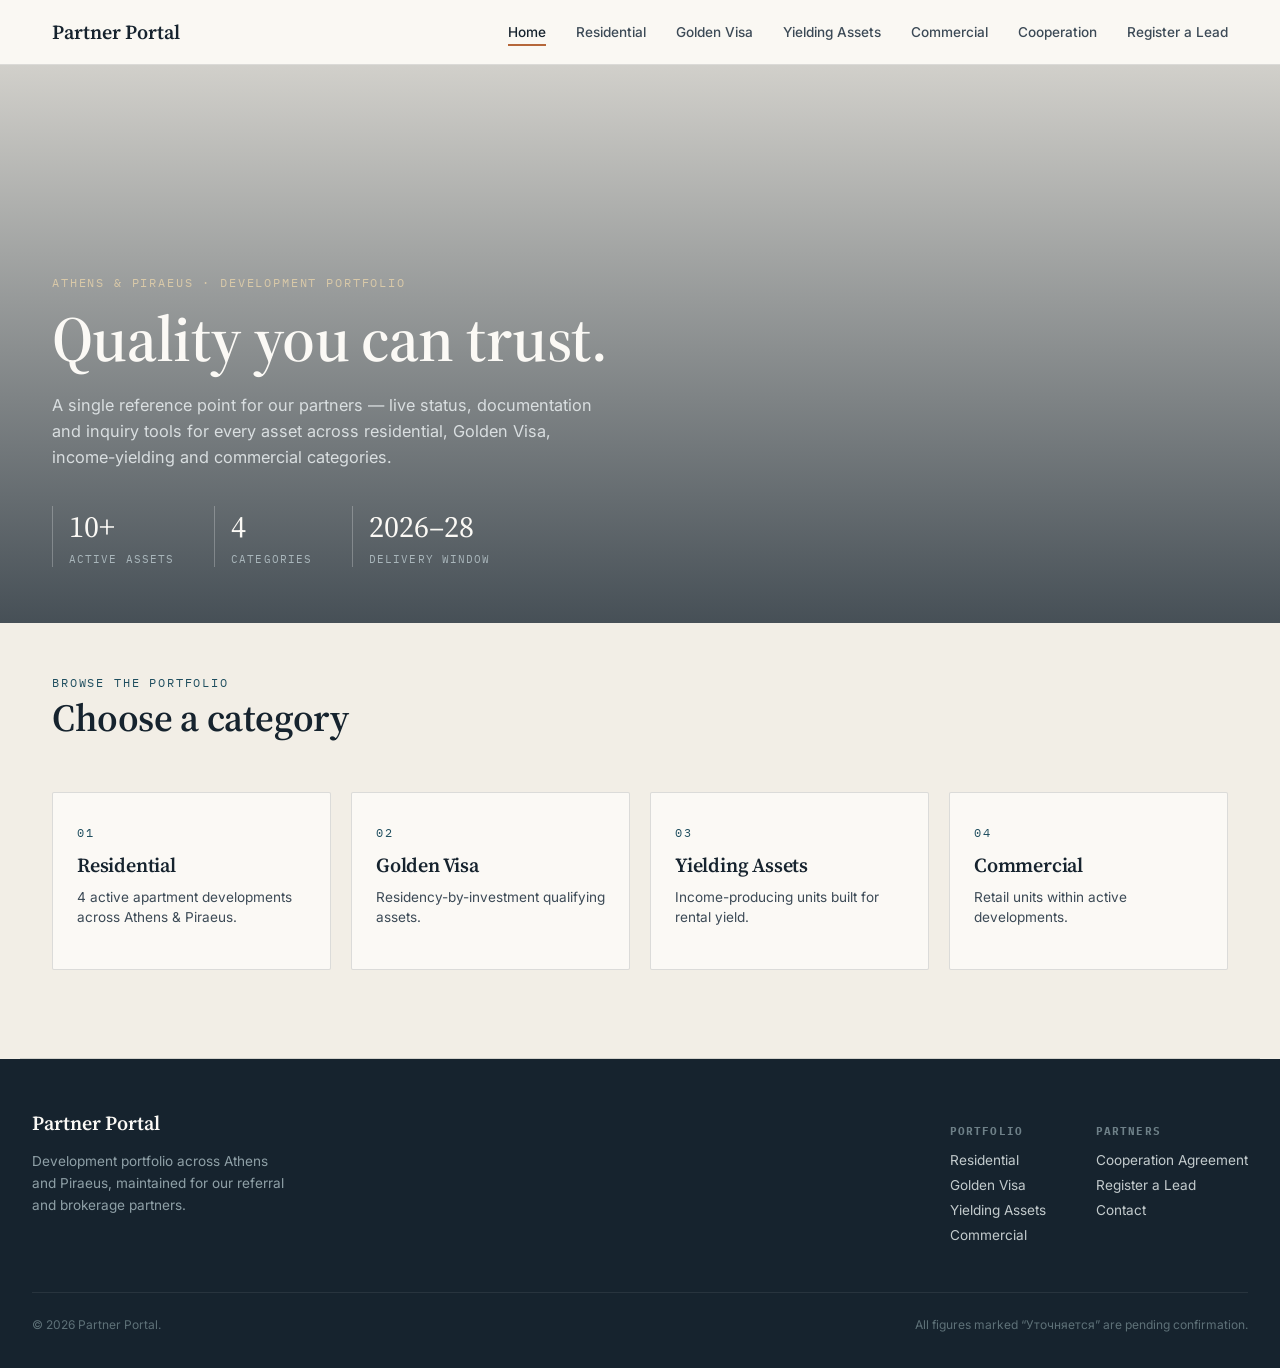
==== index.html @ 5ad4f3f5 "Point homepage hero at local assets/hero.jpg Replace the external zyrosite hero URL with a repo-host" ====
<!DOCTYPE html>
<html lang="en">
<head>
<meta charset="UTF-8">
<meta name="viewport" content="width=device-width, initial-scale=1.0">
<title>Partner Portal — Athens &amp; Piraeus Development Portfolio</title>
<meta name="description" content="A single reference point for our partners — live status, documentation and inquiry tools for every asset across residential, Golden Visa, income-yielding and commercial categories.">
<link rel="preconnect" href="https://fonts.googleapis.com">
<link rel="preconnect" href="https://fonts.gstatic.com" crossorigin>
<link href="https://fonts.googleapis.com/css2?family=IBM+Plex+Mono:wght@400;500&family=Inter:wght@400;500;600&family=Source+Serif+Pro:wght@400;600&display=swap" rel="stylesheet">
<link rel="stylesheet" href="styles.css">
</head>
<body>

<!-- HEADER -->
<header class="topbar">
  <div class="topbar-inner">
    <div class="brand">Partner Portal</div>
    <button class="nav-toggle" aria-label="Toggle menu" onclick="document.querySelector('.main-nav').classList.toggle('open')">
      <span></span><span></span><span></span>
    </button>
    <nav class="main-nav">
      <a href="index.html" class="active">Home</a>
      <a href="residential.html">Residential</a>
      <a href="golden-visa.html">Golden Visa</a>
      <a href="yielding-assets.html">Yielding Assets</a>
      <a href="commercial.html">Commercial</a>
      <a href="cooperation.html">Cooperation</a>
      <a href="register-a-lead.html">Register a Lead</a>
    </nav>
  </div>
</header>

<section class="hero" style="position:relative; min-height:62vh; display:flex; align-items:flex-end;
  background:linear-gradient(180deg, rgba(22,35,46,0.15) 0%, rgba(22,35,46,0.78) 100%),
  url('assets/hero.jpg') center/cover no-repeat;">
  <div style="max-width:1240px; margin:0 auto; width:100%; padding:80px 32px 56px; color:var(--paper);">
    <span class="eyebrow" style="color:#D9C9A8;">Athens &amp; Piraeus · Development Portfolio</span>
    <h1 style="font-size:clamp(2.4rem, 5vw, 4.2rem); color:var(--paper); margin-top:14px; max-width:780px; line-height:1.05;">Quality you can trust.</h1>
    <p style="max-width:560px; margin:20px 0 0; font-size:1.02rem; color:#D9DEE0; line-height:1.6;">A single reference point for our partners — live status, documentation and inquiry tools for every asset across residential, Golden Visa, income-yielding and commercial categories.</p>
    <div style="display:flex; gap:40px; margin-top:36px; flex-wrap:wrap;">
      <div style="border-left:1px solid rgba(255,255,255,0.25); padding-left:16px;">
        <span style="font-family:var(--serif); font-size:1.9rem; color:var(--paper); display:block;">10+</span>
        <span style="font-family:var(--mono); font-size:0.68rem; letter-spacing:0.1em; text-transform:uppercase; color:#A9B6BB;">Active assets</span>
      </div>
      <div style="border-left:1px solid rgba(255,255,255,0.25); padding-left:16px;">
        <span style="font-family:var(--serif); font-size:1.9rem; color:var(--paper); display:block;">4</span>
        <span style="font-family:var(--mono); font-size:0.68rem; letter-spacing:0.1em; text-transform:uppercase; color:#A9B6BB;">Categories</span>
      </div>
      <div style="border-left:1px solid rgba(255,255,255,0.25); padding-left:16px;">
        <span style="font-family:var(--serif); font-size:1.9rem; color:var(--paper); display:block;">2026–28</span>
        <span style="font-family:var(--mono); font-size:0.68rem; letter-spacing:0.1em; text-transform:uppercase; color:#A9B6BB;">Delivery window</span>
      </div>
    </div>
  </div>
</section>

<!-- CATEGORY LINK CARDS -->
<section class="cat" style="border-bottom:1px solid var(--line);">
  <div class="cat-head">
    <div>
      <span class="eyebrow">Browse the Portfolio</span>
      <h2>Choose a category</h2>
    </div>
  </div>
  <div style="display:grid; grid-template-columns:repeat(4,1fr); gap:20px;">
    <a href="residential.html" style="display:block; background:var(--paper); border:1px solid var(--line); padding:28px 24px; border-radius:2px; transition:border-color .2s ease;">
      <span class="eyebrow">01</span>
      <h3 style="font-size:1.25rem; margin-top:10px;">Residential</h3>
      <p style="color:var(--ink-soft); font-size:0.85rem; margin-top:8px; line-height:1.5;">4 active apartment developments across Athens &amp; Piraeus.</p>
    </a>
    <a href="golden-visa.html" style="display:block; background:var(--paper); border:1px solid var(--line); padding:28px 24px; border-radius:2px;">
      <span class="eyebrow">02</span>
      <h3 style="font-size:1.25rem; margin-top:10px;">Golden Visa</h3>
      <p style="color:var(--ink-soft); font-size:0.85rem; margin-top:8px; line-height:1.5;">Residency-by-investment qualifying assets.</p>
    </a>
    <a href="yielding-assets.html" style="display:block; background:var(--paper); border:1px solid var(--line); padding:28px 24px; border-radius:2px;">
      <span class="eyebrow">03</span>
      <h3 style="font-size:1.25rem; margin-top:10px;">Yielding Assets</h3>
      <p style="color:var(--ink-soft); font-size:0.85rem; margin-top:8px; line-height:1.5;">Income-producing units built for rental yield.</p>
    </a>
    <a href="commercial.html" style="display:block; background:var(--paper); border:1px solid var(--line); padding:28px 24px; border-radius:2px;">
      <span class="eyebrow">04</span>
      <h3 style="font-size:1.25rem; margin-top:10px;">Commercial</h3>
      <p style="color:var(--ink-soft); font-size:0.85rem; margin-top:8px; line-height:1.5;">Retail units within active developments.</p>
    </a>
  </div>
</section>

<!-- FOOTER -->
<footer>
  <div class="footer-inner">
    <div>
      <div class="brand">Partner Portal</div>
      <p style="max-width:260px;font-size:0.85rem;line-height:1.6;margin-top:14px;color:#8FA0A7;">Development portfolio across Athens and Piraeus, maintained for our referral and brokerage partners.</p>
    </div>
    <div class="cols">
      <div class="col">
        <h4>Portfolio</h4>
        <a href="residential.html">Residential</a>
        <a href="golden-visa.html">Golden Visa</a>
        <a href="yielding-assets.html">Yielding Assets</a>
        <a href="commercial.html">Commercial</a>
      </div>
      <div class="col">
        <h4>Partners</h4>
        <a href="cooperation.html">Cooperation Agreement</a>
        <a href="register-a-lead.html">Register a Lead</a>
        <a href="mailto:info@dkg-development.com">Contact</a>
      </div>
    </div>
  </div>
  <div class="footer-bottom">
    <span>© 2026 Partner Portal.</span>
    <span>All figures marked “Уточняется” are pending confirmation.</span>
  </div>
</footer>

<script>
  document.querySelectorAll('.main-nav a').forEach(function(a){
    a.addEventListener('click', function(){ document.querySelector('.main-nav').classList.remove('open'); });
  });
</script>

</body>
</html>
---- styles.css ----
:root{
  --stone:#F2EEE6;
  --stone-deep:#E7E0D2;
  --ink:#16232E;
  --ink-soft:#3C4A56;
  --marina:#1F4E5F;
  --terracotta:#B5673A;
  --gold:#9C7A3D;
  --line:rgba(22,35,46,0.14);
  --paper:#FBF9F5;
  --serif:'Source Serif Pro', 'Iowan Old Style', 'Palatino Linotype', Georgia, serif;
  --sans:'Inter', -apple-system, 'Segoe UI', sans-serif;
  --mono:'IBM Plex Mono', 'SF Mono', monospace;
}

*{box-sizing:border-box;}
html{scroll-behavior:smooth;}
body{
  margin:0;
  background:var(--stone);
  color:var(--ink);
  font-family:var(--sans);
  -webkit-font-smoothing:antialiased;
}
img{max-width:100%;display:block;}
a{color:inherit;text-decoration:none;}

@media (prefers-reduced-motion: reduce){
  *{animation-duration:0.01ms !important; transition-duration:0.01ms !important;}
}

h1,h2,h3{font-family:var(--serif); margin:0; font-weight:600; letter-spacing:-0.01em;}
.eyebrow{
  font-family:var(--mono);
  font-size:0.72rem;
  letter-spacing:0.16em;
  text-transform:uppercase;
  color:var(--marina);
}

/* ---------- Top bar (same on every page; "active" class marks current page) ---------- */
.topbar{
  position:sticky; top:0; z-index:50;
  background:rgba(251,249,245,0.92);
  backdrop-filter:blur(8px);
  border-bottom:1px solid var(--line);
}
.topbar-inner{
  max-width:1240px; margin:0 auto;
  display:flex; align-items:center; justify-content:space-between;
  padding:18px 32px;
}
.brand{
  display:flex; align-items:baseline; gap:10px;
  font-family:var(--serif); font-size:1.25rem; font-weight:600;
}
.brand small{
  font-family:var(--mono); font-size:0.62rem; letter-spacing:0.14em;
  color:var(--ink-soft); text-transform:uppercase; font-weight:500;
}
nav.main-nav{display:flex; gap:30px; align-items:center;}
nav.main-nav a{
  font-size:0.85rem; font-weight:500; color:var(--ink-soft);
  position:relative; padding:4px 0;
  transition:color .2s ease;
}
nav.main-nav a:hover, nav.main-nav a.active{color:var(--ink);}
nav.main-nav a.active::after{
  content:''; position:absolute; left:0; bottom:-2px; width:100%; height:2px; background:var(--terracotta);
}
.nav-toggle{display:none; background:none; border:none; cursor:pointer; padding:6px;}
.nav-toggle span{display:block; width:22px; height:2px; background:var(--ink); margin:5px 0;}

/* ---------- Generic page header (used on every section page) ---------- */
.page-hero{
  max-width:1240px; margin:0 auto; padding:64px 32px 0;
}
.page-hero .desc{max-width:560px; color:var(--ink-soft); font-size:0.98rem; line-height:1.65; margin-top:14px;}

/* ---------- Section shell ---------- */
section.cat{
  max-width:1240px; margin:0 auto; padding:48px 32px 88px;
}
.cat-head{
  display:flex; justify-content:space-between; align-items:flex-end; gap:24px;
  margin-bottom:48px; flex-wrap:wrap;
}
.cat-head h2{font-size:clamp(1.8rem, 3vw, 2.6rem);}
.cat-head .desc{max-width:480px; color:var(--ink-soft); font-size:0.95rem; line-height:1.6; margin-top:10px;}
.cat-tag{
  font-family:var(--mono); font-size:0.7rem; letter-spacing:0.12em; text-transform:uppercase;
  border:1px solid var(--line); padding:8px 14px; border-radius:2px; color:var(--ink-soft); white-space:nowrap;
}

/* ---------- Asset cards ---------- */
.asset-grid{display:flex; flex-direction:column; gap:28px;}
.asset-card{
  display:grid; grid-template-columns:340px 1fr; gap:0;
  background:var(--paper);
  border:1px solid var(--line);
  overflow:hidden;
  position:relative;
}
.asset-media{position:relative; min-height:280px; background:var(--stone-deep);}
.asset-media img{width:100%; height:100%; object-fit:cover; position:absolute; inset:0;}
.status-pill{
  position:absolute; top:16px; left:16px; z-index:2;
  font-family:var(--mono); font-size:0.65rem; letter-spacing:0.1em; text-transform:uppercase;
  padding:6px 11px; border-radius:2px; color:var(--paper);
}
.status-delivered{background:#3F6B4E;}
.status-progress{background:var(--marina);}
.status-offplan{background:var(--terracotta);}

.asset-body{padding:32px 36px; display:flex; flex-direction:column; gap:18px;}
.asset-top{display:flex; justify-content:space-between; align-items:flex-start; gap:18px; flex-wrap:wrap;}
.asset-title h3{font-size:1.5rem;}
.asset-title .subtype{font-family:var(--mono); font-size:0.72rem; letter-spacing:0.08em; text-transform:uppercase; color:var(--gold); margin-top:4px; display:block;}
.asset-delivery{text-align:right; font-family:var(--mono); font-size:0.72rem; color:var(--ink-soft); letter-spacing:0.04em;}
.asset-delivery .d-label{display:block; font-size:0.62rem; letter-spacing:0.12em; text-transform:uppercase; color:#9AA5AA;}

.asset-meta{
  display:grid; grid-template-columns:repeat(4, 1fr); gap:18px;
  padding:16px 0; border-top:1px dashed var(--line); border-bottom:1px dashed var(--line);
}
.meta-item .v{font-family:var(--serif); font-size:1.05rem; color:var(--ink);}
.meta-item .k{font-family:var(--mono); font-size:0.62rem; letter-spacing:0.1em; text-transform:uppercase; color:#9AA5AA; display:block; margin-bottom:4px;}
.meta-item .v.pending{color:#B0A287; font-family:var(--sans); font-style:italic; font-size:0.92rem;}

.asset-desc{font-size:0.92rem; line-height:1.65; color:var(--ink-soft);}
.asset-desc.pending{font-style:italic; color:#A89A7E;}

.doc-links{display:flex; gap:10px; flex-wrap:wrap;}
.doc-links a, .doc-links span{
  font-size:0.78rem; font-weight:500; padding:8px 14px;
  border:1px solid var(--line); border-radius:2px; color:var(--ink-soft);
  transition:all .18s ease; display:inline-flex; align-items:center; gap:6px;
}
.doc-links a:hover{border-color:var(--marina); color:var(--marina); background:rgba(31,78,95,0.05);}
.doc-links span.disabled{color:#C2C2C2; cursor:default;}
.doc-links a::after{content:'↗'; font-size:0.7em;}

.asset-actions{display:flex; gap:12px; margin-top:6px;}
.btn-inquire{
  background:var(--ink); color:var(--paper); font-size:0.82rem; font-weight:600;
  padding:11px 22px; border:none; border-radius:2px; cursor:pointer;
  transition:background .2s ease;
}
.btn-inquire:hover{background:var(--marina);}

/* ---------- Cooperation page ---------- */
.agreement{
  max-width:1240px; margin:0 auto; padding:90px 32px;
  display:grid; grid-template-columns:1.1fr 0.9fr; gap:60px; align-items:center;
}
.agreement h2{font-size:clamp(1.8rem,3vw,2.4rem); margin-bottom:18px;}
.agreement p{color:var(--ink-soft); line-height:1.7; font-size:0.98rem; margin-bottom:24px;}
.agreement ul{padding:0; margin:0 0 28px; list-style:none; display:flex; flex-direction:column; gap:12px;}
.agreement li{display:flex; gap:12px; font-size:0.92rem; color:var(--ink-soft); align-items:flex-start;}
.agreement li::before{content:'—'; color:var(--terracotta); flex-shrink:0;}
.agreement-card{
  background:var(--ink); color:var(--paper); padding:44px 38px; border-radius:2px;
}
.agreement-card .eyebrow{color:#9FB7BE;}
.agreement-card h3{color:var(--paper); font-size:1.5rem; margin-top:12px;}
.agreement-card p{color:#C3CBCD; font-size:0.88rem; line-height:1.6; margin:16px 0 26px;}
.btn-light{
  display:inline-block; background:var(--paper); color:var(--ink); font-weight:600; font-size:0.85rem;
  padding:13px 26px; border-radius:2px;
}

/* ---------- Registration procedure block (Register a Lead page) ---------- */
.procedure{
  max-width:880px; margin:0 auto; padding:64px 32px 20px;
}
.procedure .eyebrow{margin-bottom:10px;}
.procedure h2{font-size:clamp(1.7rem,3vw,2.2rem); margin-bottom:18px;}
.procedure p{color:var(--ink-soft); font-size:0.98rem; line-height:1.7; margin-bottom:20px;}
.procedure h3{font-size:1.1rem; margin:32px 0 16px; color:var(--ink);}
.procedure ol{padding-left:0; margin:0 0 28px; list-style:none; counter-reset:steps;}
.procedure ol li{
  counter-increment:steps; position:relative; padding-left:40px; margin-bottom:16px;
  font-size:0.95rem; color:var(--ink-soft); line-height:1.6;
}
.procedure ol li::before{
  content:counter(steps); position:absolute; left:0; top:0;
  width:26px; height:26px; border-radius:50%; background:var(--marina); color:var(--paper);
  font-family:var(--mono); font-size:0.78rem; display:flex; align-items:center; justify-content:center;
}
.format-card{
  background:var(--paper); border:1px solid var(--line); border-left:4px solid var(--terracotta);
  padding:24px 28px; border-radius:2px; margin:28px 0 36px;
}
.format-card .fc-label{font-family:var(--mono); font-size:0.65rem; letter-spacing:0.1em; text-transform:uppercase; color:var(--marina); margin-bottom:14px; display:block;}
.format-card p{margin:0 0 8px; font-size:0.92rem; color:var(--ink);}
.format-card p strong{color:var(--ink);}
.procedure-note{
  font-size:0.84rem; color:#A89A7E; font-style:italic; line-height:1.6; margin-top:8px;
}
.signature{
  margin-top:36px; padding-top:24px; border-top:1px dashed var(--line);
  font-size:0.92rem; color:var(--ink-soft); line-height:1.7;
}
.signature .sig-name{font-family:var(--serif); font-size:1.1rem; color:var(--ink); margin-top:4px;}
.signature a{color:var(--marina); font-weight:500;}

/* ---------- Lead registration form ---------- */
.lead-form-section{max-width:680px; margin:0 auto; padding:0 32px 90px;}
.lead-form{background:var(--paper); border:1px solid var(--line); padding:38px; border-radius:3px;}
.lead-form label{display:block; font-family:var(--mono); font-size:0.68rem; letter-spacing:0.08em; text-transform:uppercase; color:var(--ink-soft); margin-bottom:6px; margin-top:18px;}
.lead-form label:first-child{margin-top:0;}
.lead-form input, .lead-form select, .lead-form textarea{
  width:100%; padding:12px 14px; border:1px solid var(--line); border-radius:2px; font-family:var(--sans); font-size:0.95rem; background:#fff;
}
.lead-form textarea{min-height:90px; resize:vertical;}
.lead-form .btn-send{
  background:var(--ink); color:var(--paper); border:none; padding:14px 28px; border-radius:2px;
  font-weight:600; font-size:0.9rem; cursor:pointer; margin-top:26px; width:100%;
}
.lead-form .btn-send:hover{background:var(--marina);}
.lead-form-note{font-size:0.78rem; color:#A89A7E; margin-top:14px; line-height:1.5; text-align:center;}

/* ---------- Inquiry modal (used on category pages) ---------- */
.inquiry-wrap{
  position:fixed; inset:0; background:rgba(22,35,46,0.55); z-index:100;
  display:none; align-items:center; justify-content:center; padding:24px;
}
.inquiry-wrap.open{display:flex;}
.inquiry-box{
  background:var(--paper); width:100%; max-width:480px; padding:38px; border-radius:3px;
  max-height:90vh; overflow-y:auto;
}
.inquiry-box h3{font-size:1.3rem; margin-bottom:6px;}
.inquiry-box .sub{font-size:0.85rem; color:var(--ink-soft); margin-bottom:24px;}
.inquiry-box label{display:block; font-family:var(--mono); font-size:0.68rem; letter-spacing:0.08em; text-transform:uppercase; color:var(--ink-soft); margin-bottom:6px; margin-top:16px;}
.inquiry-box input, .inquiry-box select, .inquiry-box textarea{
  width:100%; padding:11px 12px; border:1px solid var(--line); border-radius:2px; font-family:var(--sans); font-size:0.92rem; background:#fff;
}
.inquiry-box textarea{min-height:80px; resize:vertical;}
.inquiry-actions{display:flex; gap:10px; margin-top:26px;}
.btn-send{background:var(--ink); color:var(--paper); border:none; padding:12px 22px; border-radius:2px; font-weight:600; font-size:0.85rem; cursor:pointer;}
.btn-send:hover{background:var(--marina);}
.btn-cancel{background:none; border:1px solid var(--line); padding:12px 22px; border-radius:2px; font-weight:600; font-size:0.85rem; cursor:pointer; color:var(--ink-soft);}
.note-pending{font-size:0.74rem; color:#A89A7E; margin-top:18px; line-height:1.5;}

footer{
  background:var(--ink); color:#9FB0B8; padding:50px 32px 36px;
}
.footer-inner{max-width:1240px; margin:0 auto; display:flex; justify-content:space-between; flex-wrap:wrap; gap:30px;}
footer .brand{color:var(--paper);}
footer .cols{display:flex; gap:50px; flex-wrap:wrap;}
footer .col h4{font-family:var(--mono); font-size:0.68rem; letter-spacing:0.1em; text-transform:uppercase; color:#6E8088; margin-bottom:14px;}
footer .col a{display:block; font-size:0.85rem; margin-bottom:9px; color:#C3CBCD;}
footer .col a:hover{color:var(--paper);}
.footer-bottom{
  max-width:1240px; margin:40px auto 0; padding-top:24px; border-top:1px solid rgba(255,255,255,0.08);
  font-size:0.75rem; color:#5E7178; display:flex; justify-content:space-between; flex-wrap:wrap; gap:10px;
}

/* ---------- Responsive ---------- */
@media (max-width:900px){
  .asset-card{grid-template-columns:1fr;}
  .asset-media{min-height:220px;}
  .asset-meta{grid-template-columns:repeat(2,1fr);}
  .agreement{grid-template-columns:1fr;}
}
@media (max-width:720px){
  nav.main-nav{
    position:absolute; top:100%; left:0; right:0; background:var(--paper);
    flex-direction:column; align-items:flex-start; padding:18px 24px; gap:16px;
    border-bottom:1px solid var(--line); display:none;
  }
  nav.main-nav.open{display:flex;}
  .nav-toggle{display:block;}
  .topbar-inner{padding:16px 20px;}
  .page-hero{padding:48px 20px 0;}
  section.cat{padding:36px 20px 60px;}
  .agreement{padding:60px 20px;}
  .procedure{padding:48px 20px 10px;}
  .lead-form-section{padding:0 20px 60px;}
}
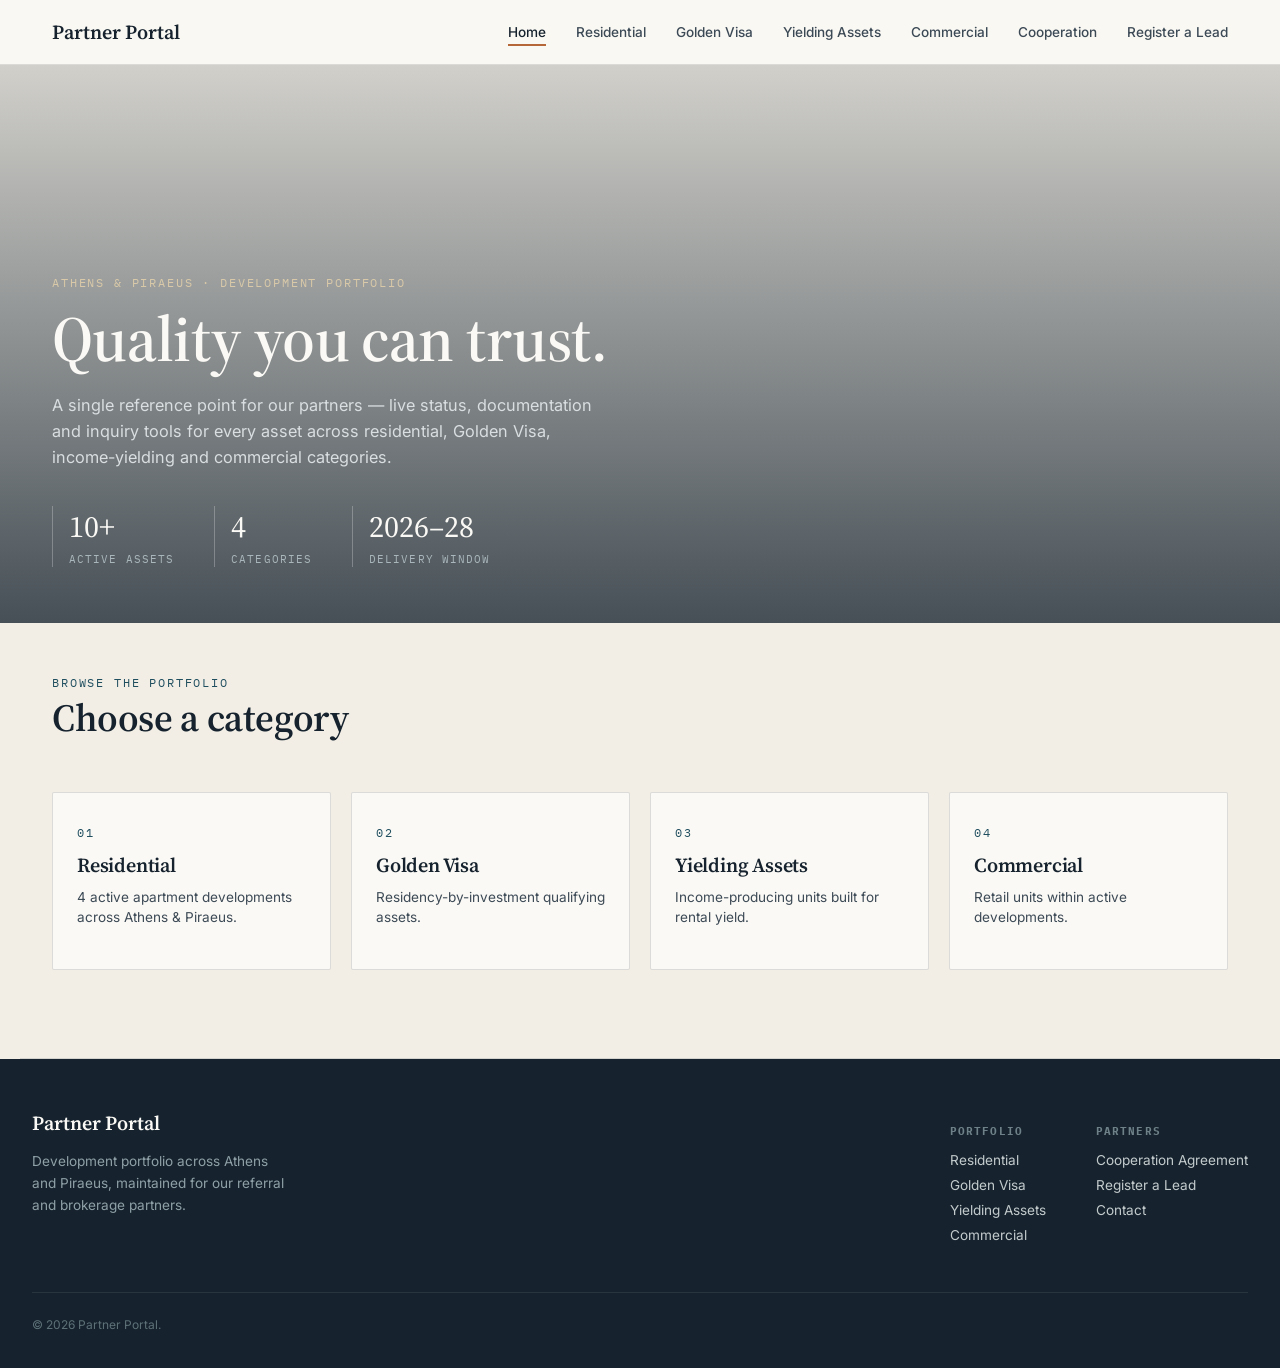
==== commit 657b1331: "Remove 'Уточняется pending confirmation' note from page footers" ====
--- a/index.html
+++ b/index.html
@@ -8,7 +8,7 @@
 <link rel="preconnect" href="https://fonts.googleapis.com">
 <link rel="preconnect" href="https://fonts.gstatic.com" crossorigin>
 <link href="https://fonts.googleapis.com/css2?family=IBM+Plex+Mono:wght@400;500&family=Inter:wght@400;500;600&family=Source+Serif+Pro:wght@400;600&display=swap" rel="stylesheet">
-<link rel="stylesheet" href="styles.css">
+<link rel="stylesheet" href="styles.css?v=2">
 </head>
 <body>
 
@@ -112,7 +112,6 @@
   </div>
   <div class="footer-bottom">
     <span>© 2026 Partner Portal.</span>
-    <span>All figures marked “Уточняется” are pending confirmation.</span>
   </div>
 </footer>
 
--- a/styles.css
+++ b/styles.css
@@ -126,6 +126,8 @@
 .meta-item .v{font-family:var(--serif); font-size:1.05rem; color:var(--ink);}
 .meta-item .k{font-family:var(--mono); font-size:0.62rem; letter-spacing:0.1em; text-transform:uppercase; color:#9AA5AA; display:block; margin-bottom:4px;}
 .meta-item .v.pending{color:#B0A287; font-family:var(--sans); font-style:italic; font-size:0.92rem;}
+.meta-item .v a{color:var(--marina); text-decoration:underline; text-underline-offset:2px; transition:color .18s ease;}
+.meta-item .v a:hover{color:var(--terracotta);}
 
 .asset-desc{font-size:0.92rem; line-height:1.65; color:var(--ink-soft);}
 .asset-desc.pending{font-style:italic; color:#A89A7E;}
@@ -168,6 +170,20 @@
   display:inline-block; background:var(--paper); color:var(--ink); font-weight:600; font-size:0.85rem;
   padding:13px 26px; border-radius:2px;
 }
+.region-links{display:flex; flex-direction:column; gap:14px; margin:26px 0 22px;}
+.region-link{
+  display:flex; align-items:center; justify-content:space-between; gap:16px;
+  background:var(--paper); border-radius:3px; padding:16px 20px;
+  transition:transform .15s ease, box-shadow .15s ease;
+}
+.region-link:hover{transform:translateY(-1px); box-shadow:0 8px 20px rgba(0,0,0,0.22);}
+.region-link .rl-label{
+  display:block; font-family:var(--mono); font-size:0.62rem; letter-spacing:0.14em;
+  text-transform:uppercase; color:var(--marina); margin-bottom:4px;
+}
+.region-link .rl-title{font-family:var(--serif); font-size:1.1rem; font-weight:600; color:var(--ink);}
+.region-link .rl-arrow{color:var(--terracotta); font-size:1.1rem; flex-shrink:0;}
+.agreement-card .region-note{color:#C3CBCD; font-size:0.86rem; line-height:1.6; margin:0;}
 
 /* ---------- Registration procedure block (Register a Lead page) ---------- */
 .procedure{
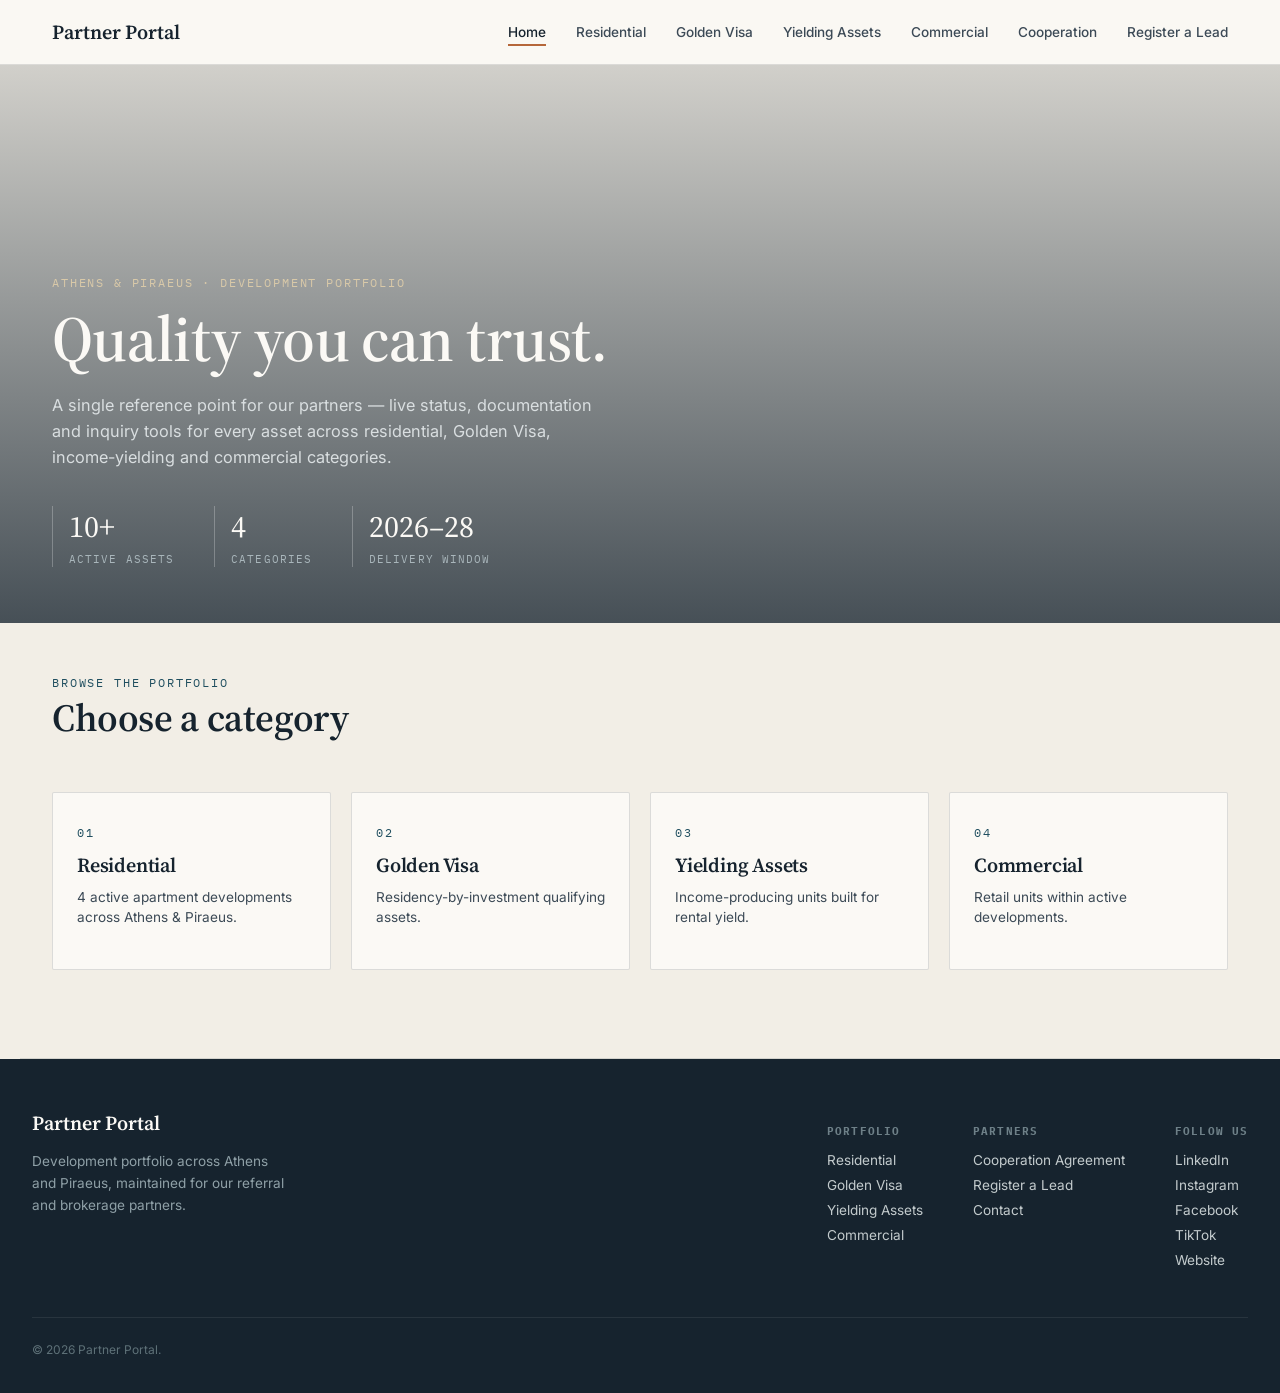
==== commit a39c5306: "Add social media links to the footer on every page New 'Follow us' footer column with LinkedIn, Inst" ====
--- a/index.html
+++ b/index.html
@@ -108,6 +108,14 @@
         <a href="register-a-lead.html">Register a Lead</a>
         <a href="mailto:info@dkg-development.com">Contact</a>
       </div>
+      <div class="col">
+        <h4>Follow us</h4>
+        <a href="https://www.linkedin.com/company/dkgdevelopment" target="_blank" rel="noopener">LinkedIn</a>
+        <a href="https://www.instagram.com/dkgdevelopment/" target="_blank" rel="noopener">Instagram</a>
+        <a href="https://www.facebook.com/DKGDevelopment" target="_blank" rel="noopener">Facebook</a>
+        <a href="https://www.tiktok.com/@dkg_development" target="_blank" rel="noopener">TikTok</a>
+        <a href="https://dkg-development.com/about" target="_blank" rel="noopener">Website</a>
+      </div>
     </div>
   </div>
   <div class="footer-bottom">
@@ -121,5 +129,8 @@
   });
 </script>
 
+<!-- Start of HubSpot Embed Code -->
+<script type="text/javascript" id="hs-script-loader" async defer src="//js.hs-scripts.com/48125838.js"></script>
+<!-- End of HubSpot Embed Code -->
 </body>
 </html>
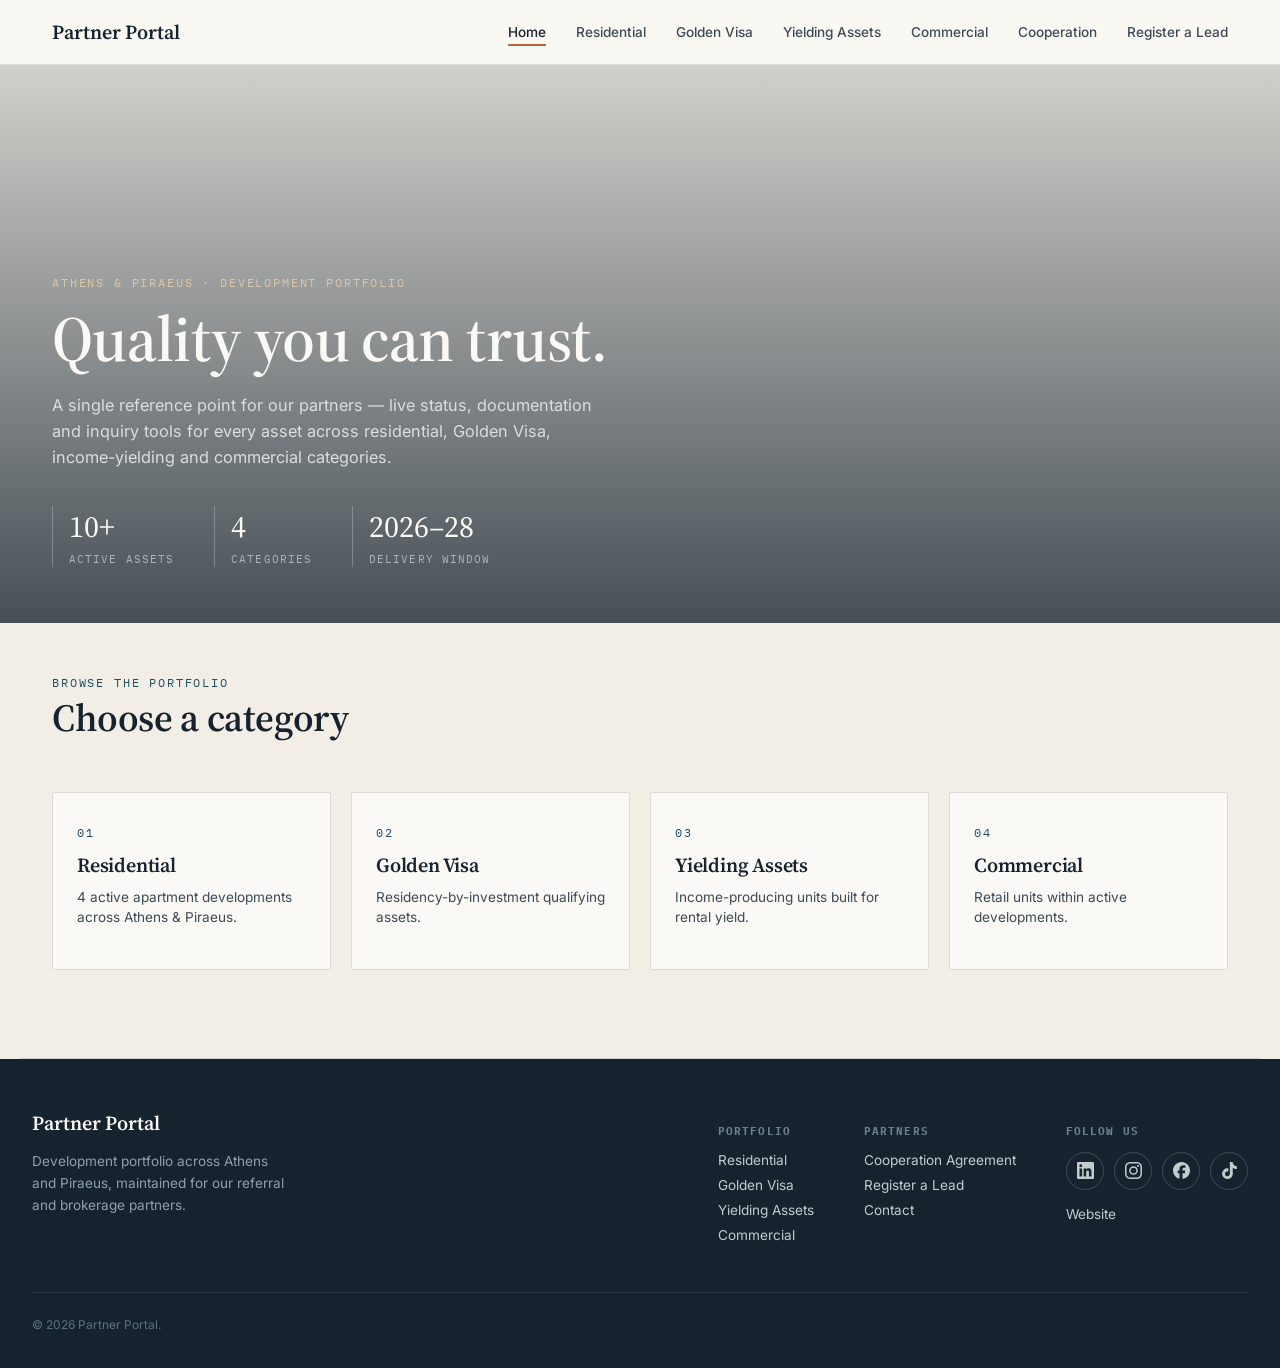
==== commit 0a5c6876: "Use brand logo icons for the footer social links Replace the text links with round icon buttons (off" ====
--- a/index.html
+++ b/index.html
@@ -8,7 +8,7 @@
 <link rel="preconnect" href="https://fonts.googleapis.com">
 <link rel="preconnect" href="https://fonts.gstatic.com" crossorigin>
 <link href="https://fonts.googleapis.com/css2?family=IBM+Plex+Mono:wght@400;500&family=Inter:wght@400;500;600&family=Source+Serif+Pro:wght@400;600&display=swap" rel="stylesheet">
-<link rel="stylesheet" href="styles.css?v=2">
+<link rel="stylesheet" href="styles.css?v=3">
 </head>
 <body>
 
@@ -110,10 +110,12 @@
       </div>
       <div class="col">
         <h4>Follow us</h4>
-        <a href="https://www.linkedin.com/company/dkgdevelopment" target="_blank" rel="noopener">LinkedIn</a>
-        <a href="https://www.instagram.com/dkgdevelopment/" target="_blank" rel="noopener">Instagram</a>
-        <a href="https://www.facebook.com/DKGDevelopment" target="_blank" rel="noopener">Facebook</a>
-        <a href="https://www.tiktok.com/@dkg_development" target="_blank" rel="noopener">TikTok</a>
+        <div class="socials">
+          <a href="https://www.linkedin.com/company/dkgdevelopment" target="_blank" rel="noopener" aria-label="LinkedIn" title="LinkedIn"><svg viewBox="0 0 24 24" aria-hidden="true" focusable="false"><path d="M20.447 20.452h-3.554v-5.569c0-1.328-.027-3.037-1.852-3.037-1.853 0-2.136 1.445-2.136 2.939v5.667H9.351V9h3.414v1.561h.046c.477-.9 1.637-1.85 3.37-1.85 3.601 0 4.267 2.37 4.267 5.455v6.286zM5.337 7.433c-1.144 0-2.063-.926-2.063-2.065 0-1.138.92-2.063 2.063-2.063 1.14 0 2.064.925 2.064 2.063 0 1.139-.925 2.065-2.064 2.065zm1.782 13.019H3.555V9h3.564v11.452zM22.225 0H1.771C.792 0 0 .774 0 1.729v20.542C0 23.227.792 24 1.771 24h20.451C23.2 24 24 23.227 24 22.271V1.729C24 .774 23.2 0 22.222 0h.003z"/></svg></a>
+          <a href="https://www.instagram.com/dkgdevelopment/" target="_blank" rel="noopener" aria-label="Instagram" title="Instagram"><svg viewBox="0 0 24 24" aria-hidden="true" focusable="false"><path d="M7.0301.084c-1.2768.0602-2.1487.264-2.911.5634-.7888.3075-1.4575.72-2.1228 1.3877-.6652.6677-1.075 1.3368-1.3802 2.127-.2954.7638-.4956 1.6365-.552 2.914-.0564 1.2775-.0689 1.6882-.0626 4.947.0062 3.2586.0206 3.6671.0825 4.9473.061 1.2765.264 2.1482.5635 2.9107.308.7889.72 1.4573 1.388 2.1228.6679.6655 1.3365 1.0743 2.1285 1.38.7632.295 1.6361.4961 2.9134.552 1.2773.056 1.6884.069 4.9462.0627 3.2578-.0062 3.668-.0207 4.9478-.0814 1.28-.0607 2.147-.2652 2.9098-.5633.7889-.3086 1.4578-.72 2.1228-1.3881.665-.6682 1.0745-1.3378 1.3795-2.1284.2957-.7632.4966-1.636.552-2.9124.056-1.2809.0692-1.6898.063-4.948-.0063-3.2583-.021-3.6668-.0817-4.9465-.0607-1.2797-.264-2.1487-.5633-2.9117-.3084-.7889-.72-1.4568-1.3876-2.1228C21.2982 1.33 20.628.9208 19.8378.6165 19.074.321 18.2017.1197 16.9244.0645 15.6471.0093 15.236-.005 11.977.0014 8.718.0076 8.31.0215 7.0301.0839m.1402 21.6932c-1.17-.0509-1.8053-.2453-2.2287-.408-.5606-.216-.96-.4771-1.3819-.895-.422-.4178-.6811-.8186-.9-1.378-.1644-.4234-.3624-1.058-.4171-2.228-.0595-1.2645-.072-1.6442-.079-4.848-.007-3.2037.0053-3.583.0607-4.848.05-1.169.2456-1.805.408-2.2282.216-.5613.4762-.96.895-1.3816.4188-.4217.8184-.6814 1.3783-.9003.423-.1651 1.0575-.3614 2.227-.4171 1.2655-.06 1.6447-.072 4.848-.079 3.2033-.007 3.5835.005 4.8495.0608 1.169.0508 1.8053.2445 2.228.408.5608.216.96.4754 1.3816.895.4217.4194.6816.8176.9005 1.3787.1653.4217.3617 1.056.4169 2.2263.0602 1.2655.0739 1.645.0796 4.848.0058 3.203-.0055 3.5834-.061 4.848-.051 1.17-.245 1.8055-.408 2.2294-.216.5604-.4763.96-.8954 1.3814-.419.4215-.8181.6811-1.3783.9-.4224.1649-1.0577.3617-2.2262.4174-1.2656.0595-1.6448.072-4.8493.079-3.2045.007-3.5825-.006-4.848-.0608M16.953 5.5864A1.44 1.44 0 1 0 18.39 4.144a1.44 1.44 0 0 0-1.437 1.4424M5.8385 12.012c.0067 3.4032 2.7706 6.1557 6.173 6.1493 3.4026-.0065 6.157-2.7701 6.1506-6.1733-.0065-3.4032-2.771-6.1565-6.174-6.1498-3.403.0067-6.156 2.771-6.1496 6.1738M8 12.0077a4 4 0 1 1 4.008 3.9921A3.9996 3.9996 0 0 1 8 12.0077"/></svg></a>
+          <a href="https://www.facebook.com/DKGDevelopment" target="_blank" rel="noopener" aria-label="Facebook" title="Facebook"><svg viewBox="0 0 24 24" aria-hidden="true" focusable="false"><path d="M9.101 23.691v-7.98H6.627v-3.667h2.474v-1.58c0-4.085 1.848-5.978 5.858-5.978.401 0 .955.042 1.468.103a8.68 8.68 0 0 1 1.141.195v3.325a8.623 8.623 0 0 0-.653-.036 26.805 26.805 0 0 0-.733-.009c-.707 0-1.259.096-1.675.309a1.686 1.686 0 0 0-.679.622c-.258.42-.374.995-.374 1.752v1.297h3.919l-.386 2.103-.287 1.564h-3.246v8.245C19.396 23.238 24 18.179 24 12.044c0-6.627-5.373-12-12-12s-12 5.373-12 12c0 5.628 3.874 10.35 9.101 11.647Z"/></svg></a>
+          <a href="https://www.tiktok.com/@dkg_development" target="_blank" rel="noopener" aria-label="TikTok" title="TikTok"><svg viewBox="0 0 24 24" aria-hidden="true" focusable="false"><path d="M12.525.02c1.31-.02 2.61-.01 3.91-.02.08 1.53.63 3.09 1.75 4.17 1.12 1.11 2.7 1.62 4.24 1.79v4.03c-1.44-.05-2.89-.35-4.2-.97-.57-.26-1.1-.59-1.62-.93-.01 2.92.01 5.84-.02 8.75-.08 1.4-.54 2.79-1.35 3.94-1.31 1.92-3.58 3.17-5.91 3.21-1.43.08-2.86-.31-4.08-1.03-2.02-1.19-3.44-3.37-3.65-5.71-.02-.5-.03-1-.01-1.49.18-1.9 1.12-3.72 2.58-4.96 1.66-1.44 3.98-2.13 6.15-1.72.02 1.48-.04 2.96-.04 4.44-.99-.32-2.15-.23-3.02.37-.63.41-1.11 1.04-1.36 1.75-.21.51-.15 1.07-.14 1.61.24 1.64 1.82 3.02 3.5 2.87 1.12-.01 2.19-.66 2.77-1.61.19-.33.4-.67.41-1.06.1-1.79.06-3.57.07-5.36.01-4.03-.01-8.05.02-12.07z"/></svg></a>
+        </div>
         <a href="https://dkg-development.com/about" target="_blank" rel="noopener">Website</a>
       </div>
     </div>
--- a/styles.css
+++ b/styles.css
@@ -268,6 +268,15 @@
 footer .col h4{font-family:var(--mono); font-size:0.68rem; letter-spacing:0.1em; text-transform:uppercase; color:#6E8088; margin-bottom:14px;}
 footer .col a{display:block; font-size:0.85rem; margin-bottom:9px; color:#C3CBCD;}
 footer .col a:hover{color:var(--paper);}
+footer .col .socials{display:flex; gap:10px; margin-bottom:16px;}
+footer .col .socials a{
+  width:38px; height:38px; margin:0; border-radius:50%;
+  border:1px solid rgba(255,255,255,0.18);
+  display:inline-flex; align-items:center; justify-content:center;
+  transition:border-color .18s ease, background .18s ease, color .18s ease;
+}
+footer .col .socials a:hover{color:var(--paper); border-color:var(--paper); background:rgba(255,255,255,0.08);}
+footer .col .socials svg{width:17px; height:17px; fill:currentColor;}
 .footer-bottom{
   max-width:1240px; margin:40px auto 0; padding-top:24px; border-top:1px solid rgba(255,255,255,0.08);
   font-size:0.75rem; color:#5E7178; display:flex; justify-content:space-between; flex-wrap:wrap; gap:10px;
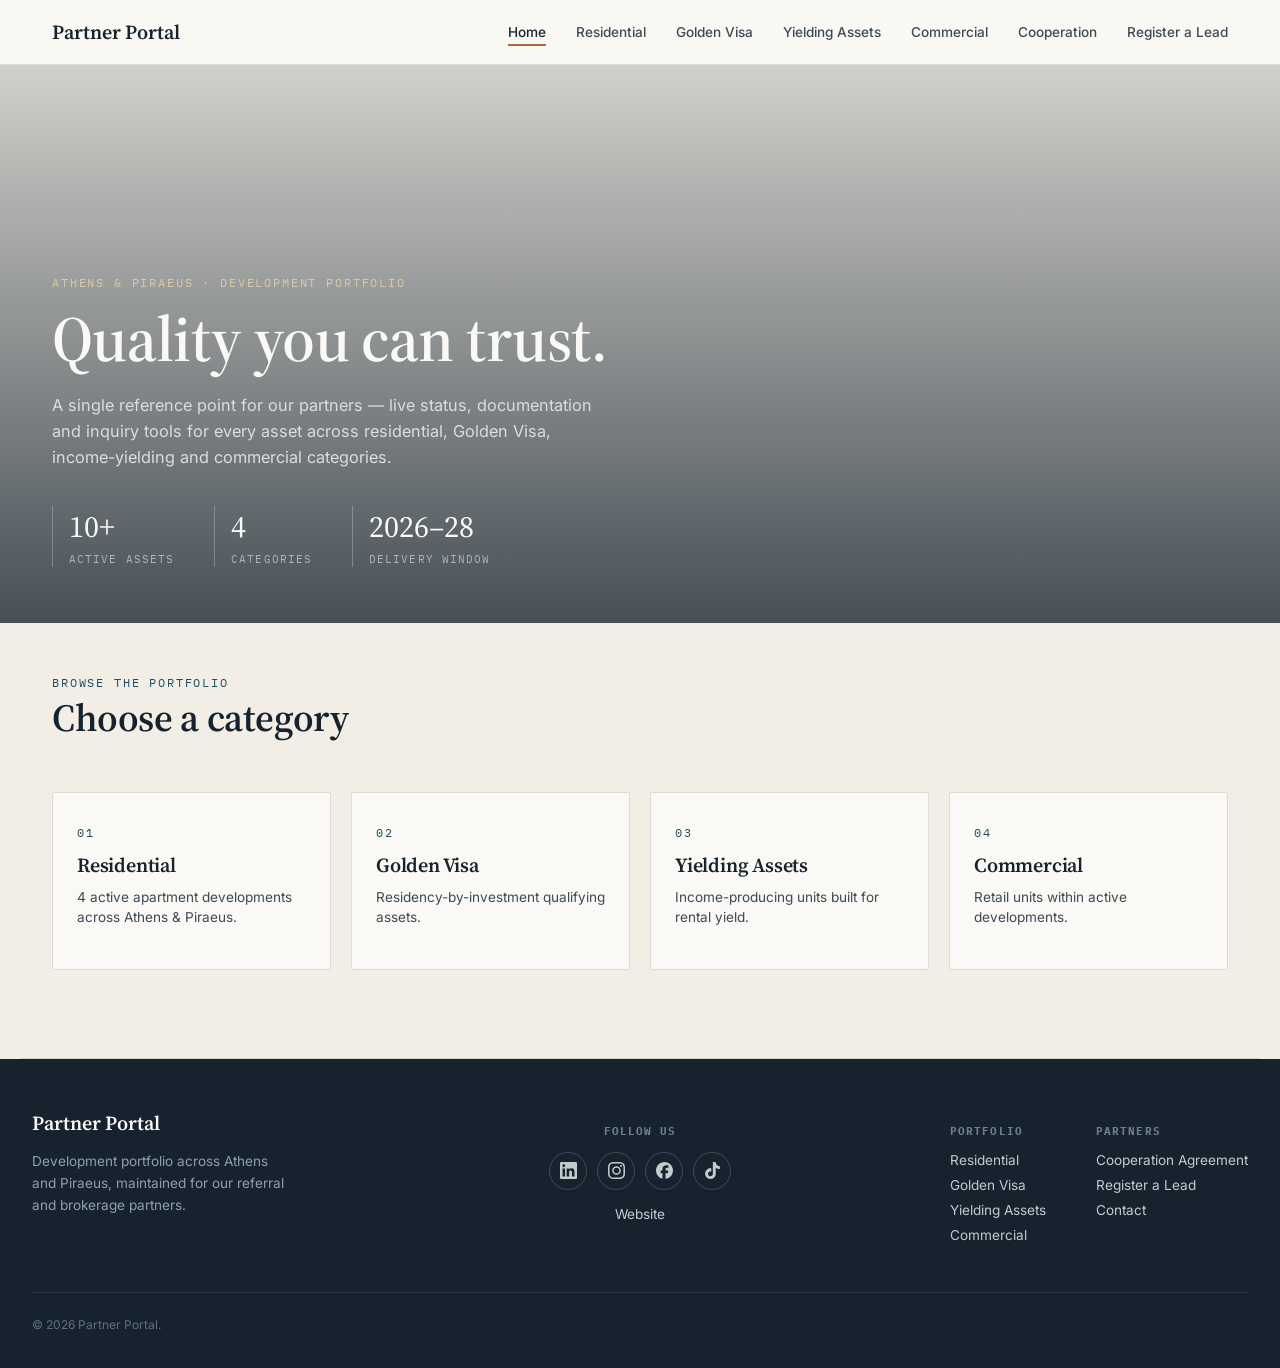
==== commit ffc6e015: "Center the social icons and website link in the footer Move the 'Follow us' block out of the right-h" ====
--- a/index.html
+++ b/index.html
@@ -8,7 +8,7 @@
 <link rel="preconnect" href="https://fonts.googleapis.com">
 <link rel="preconnect" href="https://fonts.gstatic.com" crossorigin>
 <link href="https://fonts.googleapis.com/css2?family=IBM+Plex+Mono:wght@400;500&family=Inter:wght@400;500;600&family=Source+Serif+Pro:wght@400;600&display=swap" rel="stylesheet">
-<link rel="stylesheet" href="styles.css?v=3">
+<link rel="stylesheet" href="styles.css?v=4">
 </head>
 <body>
 
@@ -94,6 +94,16 @@
       <div class="brand">Partner Portal</div>
       <p style="max-width:260px;font-size:0.85rem;line-height:1.6;margin-top:14px;color:#8FA0A7;">Development portfolio across Athens and Piraeus, maintained for our referral and brokerage partners.</p>
     </div>
+    <div class="col follow">
+      <h4>Follow us</h4>
+      <div class="socials">
+        <a href="https://www.linkedin.com/company/dkgdevelopment" target="_blank" rel="noopener" aria-label="LinkedIn" title="LinkedIn"><svg viewBox="0 0 24 24" aria-hidden="true" focusable="false"><path d="M20.447 20.452h-3.554v-5.569c0-1.328-.027-3.037-1.852-3.037-1.853 0-2.136 1.445-2.136 2.939v5.667H9.351V9h3.414v1.561h.046c.477-.9 1.637-1.85 3.37-1.85 3.601 0 4.267 2.37 4.267 5.455v6.286zM5.337 7.433c-1.144 0-2.063-.926-2.063-2.065 0-1.138.92-2.063 2.063-2.063 1.14 0 2.064.925 2.064 2.063 0 1.139-.925 2.065-2.064 2.065zm1.782 13.019H3.555V9h3.564v11.452zM22.225 0H1.771C.792 0 0 .774 0 1.729v20.542C0 23.227.792 24 1.771 24h20.451C23.2 24 24 23.227 24 22.271V1.729C24 .774 23.2 0 22.222 0h.003z"/></svg></a>
+        <a href="https://www.instagram.com/dkgdevelopment/" target="_blank" rel="noopener" aria-label="Instagram" title="Instagram"><svg viewBox="0 0 24 24" aria-hidden="true" focusable="false"><path d="M7.0301.084c-1.2768.0602-2.1487.264-2.911.5634-.7888.3075-1.4575.72-2.1228 1.3877-.6652.6677-1.075 1.3368-1.3802 2.127-.2954.7638-.4956 1.6365-.552 2.914-.0564 1.2775-.0689 1.6882-.0626 4.947.0062 3.2586.0206 3.6671.0825 4.9473.061 1.2765.264 2.1482.5635 2.9107.308.7889.72 1.4573 1.388 2.1228.6679.6655 1.3365 1.0743 2.1285 1.38.7632.295 1.6361.4961 2.9134.552 1.2773.056 1.6884.069 4.9462.0627 3.2578-.0062 3.668-.0207 4.9478-.0814 1.28-.0607 2.147-.2652 2.9098-.5633.7889-.3086 1.4578-.72 2.1228-1.3881.665-.6682 1.0745-1.3378 1.3795-2.1284.2957-.7632.4966-1.636.552-2.9124.056-1.2809.0692-1.6898.063-4.948-.0063-3.2583-.021-3.6668-.0817-4.9465-.0607-1.2797-.264-2.1487-.5633-2.9117-.3084-.7889-.72-1.4568-1.3876-2.1228C21.2982 1.33 20.628.9208 19.8378.6165 19.074.321 18.2017.1197 16.9244.0645 15.6471.0093 15.236-.005 11.977.0014 8.718.0076 8.31.0215 7.0301.0839m.1402 21.6932c-1.17-.0509-1.8053-.2453-2.2287-.408-.5606-.216-.96-.4771-1.3819-.895-.422-.4178-.6811-.8186-.9-1.378-.1644-.4234-.3624-1.058-.4171-2.228-.0595-1.2645-.072-1.6442-.079-4.848-.007-3.2037.0053-3.583.0607-4.848.05-1.169.2456-1.805.408-2.2282.216-.5613.4762-.96.895-1.3816.4188-.4217.8184-.6814 1.3783-.9003.423-.1651 1.0575-.3614 2.227-.4171 1.2655-.06 1.6447-.072 4.848-.079 3.2033-.007 3.5835.005 4.8495.0608 1.169.0508 1.8053.2445 2.228.408.5608.216.96.4754 1.3816.895.4217.4194.6816.8176.9005 1.3787.1653.4217.3617 1.056.4169 2.2263.0602 1.2655.0739 1.645.0796 4.848.0058 3.203-.0055 3.5834-.061 4.848-.051 1.17-.245 1.8055-.408 2.2294-.216.5604-.4763.96-.8954 1.3814-.419.4215-.8181.6811-1.3783.9-.4224.1649-1.0577.3617-2.2262.4174-1.2656.0595-1.6448.072-4.8493.079-3.2045.007-3.5825-.006-4.848-.0608M16.953 5.5864A1.44 1.44 0 1 0 18.39 4.144a1.44 1.44 0 0 0-1.437 1.4424M5.8385 12.012c.0067 3.4032 2.7706 6.1557 6.173 6.1493 3.4026-.0065 6.157-2.7701 6.1506-6.1733-.0065-3.4032-2.771-6.1565-6.174-6.1498-3.403.0067-6.156 2.771-6.1496 6.1738M8 12.0077a4 4 0 1 1 4.008 3.9921A3.9996 3.9996 0 0 1 8 12.0077"/></svg></a>
+        <a href="https://www.facebook.com/DKGDevelopment" target="_blank" rel="noopener" aria-label="Facebook" title="Facebook"><svg viewBox="0 0 24 24" aria-hidden="true" focusable="false"><path d="M9.101 23.691v-7.98H6.627v-3.667h2.474v-1.58c0-4.085 1.848-5.978 5.858-5.978.401 0 .955.042 1.468.103a8.68 8.68 0 0 1 1.141.195v3.325a8.623 8.623 0 0 0-.653-.036 26.805 26.805 0 0 0-.733-.009c-.707 0-1.259.096-1.675.309a1.686 1.686 0 0 0-.679.622c-.258.42-.374.995-.374 1.752v1.297h3.919l-.386 2.103-.287 1.564h-3.246v8.245C19.396 23.238 24 18.179 24 12.044c0-6.627-5.373-12-12-12s-12 5.373-12 12c0 5.628 3.874 10.35 9.101 11.647Z"/></svg></a>
+        <a href="https://www.tiktok.com/@dkg_development" target="_blank" rel="noopener" aria-label="TikTok" title="TikTok"><svg viewBox="0 0 24 24" aria-hidden="true" focusable="false"><path d="M12.525.02c1.31-.02 2.61-.01 3.91-.02.08 1.53.63 3.09 1.75 4.17 1.12 1.11 2.7 1.62 4.24 1.79v4.03c-1.44-.05-2.89-.35-4.2-.97-.57-.26-1.1-.59-1.62-.93-.01 2.92.01 5.84-.02 8.75-.08 1.4-.54 2.79-1.35 3.94-1.31 1.92-3.58 3.17-5.91 3.21-1.43.08-2.86-.31-4.08-1.03-2.02-1.19-3.44-3.37-3.65-5.71-.02-.5-.03-1-.01-1.49.18-1.9 1.12-3.72 2.58-4.96 1.66-1.44 3.98-2.13 6.15-1.72.02 1.48-.04 2.96-.04 4.44-.99-.32-2.15-.23-3.02.37-.63.41-1.11 1.04-1.36 1.75-.21.51-.15 1.07-.14 1.61.24 1.64 1.82 3.02 3.5 2.87 1.12-.01 2.19-.66 2.77-1.61.19-.33.4-.67.41-1.06.1-1.79.06-3.57.07-5.36.01-4.03-.01-8.05.02-12.07z"/></svg></a>
+      </div>
+      <a href="https://dkg-development.com/about" target="_blank" rel="noopener">Website</a>
+    </div>
     <div class="cols">
       <div class="col">
         <h4>Portfolio</h4>
@@ -107,16 +117,6 @@
         <a href="cooperation.html">Cooperation Agreement</a>
         <a href="register-a-lead.html">Register a Lead</a>
         <a href="mailto:info@dkg-development.com">Contact</a>
-      </div>
-      <div class="col">
-        <h4>Follow us</h4>
-        <div class="socials">
-          <a href="https://www.linkedin.com/company/dkgdevelopment" target="_blank" rel="noopener" aria-label="LinkedIn" title="LinkedIn"><svg viewBox="0 0 24 24" aria-hidden="true" focusable="false"><path d="M20.447 20.452h-3.554v-5.569c0-1.328-.027-3.037-1.852-3.037-1.853 0-2.136 1.445-2.136 2.939v5.667H9.351V9h3.414v1.561h.046c.477-.9 1.637-1.85 3.37-1.85 3.601 0 4.267 2.37 4.267 5.455v6.286zM5.337 7.433c-1.144 0-2.063-.926-2.063-2.065 0-1.138.92-2.063 2.063-2.063 1.14 0 2.064.925 2.064 2.063 0 1.139-.925 2.065-2.064 2.065zm1.782 13.019H3.555V9h3.564v11.452zM22.225 0H1.771C.792 0 0 .774 0 1.729v20.542C0 23.227.792 24 1.771 24h20.451C23.2 24 24 23.227 24 22.271V1.729C24 .774 23.2 0 22.222 0h.003z"/></svg></a>
-          <a href="https://www.instagram.com/dkgdevelopment/" target="_blank" rel="noopener" aria-label="Instagram" title="Instagram"><svg viewBox="0 0 24 24" aria-hidden="true" focusable="false"><path d="M7.0301.084c-1.2768.0602-2.1487.264-2.911.5634-.7888.3075-1.4575.72-2.1228 1.3877-.6652.6677-1.075 1.3368-1.3802 2.127-.2954.7638-.4956 1.6365-.552 2.914-.0564 1.2775-.0689 1.6882-.0626 4.947.0062 3.2586.0206 3.6671.0825 4.9473.061 1.2765.264 2.1482.5635 2.9107.308.7889.72 1.4573 1.388 2.1228.6679.6655 1.3365 1.0743 2.1285 1.38.7632.295 1.6361.4961 2.9134.552 1.2773.056 1.6884.069 4.9462.0627 3.2578-.0062 3.668-.0207 4.9478-.0814 1.28-.0607 2.147-.2652 2.9098-.5633.7889-.3086 1.4578-.72 2.1228-1.3881.665-.6682 1.0745-1.3378 1.3795-2.1284.2957-.7632.4966-1.636.552-2.9124.056-1.2809.0692-1.6898.063-4.948-.0063-3.2583-.021-3.6668-.0817-4.9465-.0607-1.2797-.264-2.1487-.5633-2.9117-.3084-.7889-.72-1.4568-1.3876-2.1228C21.2982 1.33 20.628.9208 19.8378.6165 19.074.321 18.2017.1197 16.9244.0645 15.6471.0093 15.236-.005 11.977.0014 8.718.0076 8.31.0215 7.0301.0839m.1402 21.6932c-1.17-.0509-1.8053-.2453-2.2287-.408-.5606-.216-.96-.4771-1.3819-.895-.422-.4178-.6811-.8186-.9-1.378-.1644-.4234-.3624-1.058-.4171-2.228-.0595-1.2645-.072-1.6442-.079-4.848-.007-3.2037.0053-3.583.0607-4.848.05-1.169.2456-1.805.408-2.2282.216-.5613.4762-.96.895-1.3816.4188-.4217.8184-.6814 1.3783-.9003.423-.1651 1.0575-.3614 2.227-.4171 1.2655-.06 1.6447-.072 4.848-.079 3.2033-.007 3.5835.005 4.8495.0608 1.169.0508 1.8053.2445 2.228.408.5608.216.96.4754 1.3816.895.4217.4194.6816.8176.9005 1.3787.1653.4217.3617 1.056.4169 2.2263.0602 1.2655.0739 1.645.0796 4.848.0058 3.203-.0055 3.5834-.061 4.848-.051 1.17-.245 1.8055-.408 2.2294-.216.5604-.4763.96-.8954 1.3814-.419.4215-.8181.6811-1.3783.9-.4224.1649-1.0577.3617-2.2262.4174-1.2656.0595-1.6448.072-4.8493.079-3.2045.007-3.5825-.006-4.848-.0608M16.953 5.5864A1.44 1.44 0 1 0 18.39 4.144a1.44 1.44 0 0 0-1.437 1.4424M5.8385 12.012c.0067 3.4032 2.7706 6.1557 6.173 6.1493 3.4026-.0065 6.157-2.7701 6.1506-6.1733-.0065-3.4032-2.771-6.1565-6.174-6.1498-3.403.0067-6.156 2.771-6.1496 6.1738M8 12.0077a4 4 0 1 1 4.008 3.9921A3.9996 3.9996 0 0 1 8 12.0077"/></svg></a>
-          <a href="https://www.facebook.com/DKGDevelopment" target="_blank" rel="noopener" aria-label="Facebook" title="Facebook"><svg viewBox="0 0 24 24" aria-hidden="true" focusable="false"><path d="M9.101 23.691v-7.98H6.627v-3.667h2.474v-1.58c0-4.085 1.848-5.978 5.858-5.978.401 0 .955.042 1.468.103a8.68 8.68 0 0 1 1.141.195v3.325a8.623 8.623 0 0 0-.653-.036 26.805 26.805 0 0 0-.733-.009c-.707 0-1.259.096-1.675.309a1.686 1.686 0 0 0-.679.622c-.258.42-.374.995-.374 1.752v1.297h3.919l-.386 2.103-.287 1.564h-3.246v8.245C19.396 23.238 24 18.179 24 12.044c0-6.627-5.373-12-12-12s-12 5.373-12 12c0 5.628 3.874 10.35 9.101 11.647Z"/></svg></a>
-          <a href="https://www.tiktok.com/@dkg_development" target="_blank" rel="noopener" aria-label="TikTok" title="TikTok"><svg viewBox="0 0 24 24" aria-hidden="true" focusable="false"><path d="M12.525.02c1.31-.02 2.61-.01 3.91-.02.08 1.53.63 3.09 1.75 4.17 1.12 1.11 2.7 1.62 4.24 1.79v4.03c-1.44-.05-2.89-.35-4.2-.97-.57-.26-1.1-.59-1.62-.93-.01 2.92.01 5.84-.02 8.75-.08 1.4-.54 2.79-1.35 3.94-1.31 1.92-3.58 3.17-5.91 3.21-1.43.08-2.86-.31-4.08-1.03-2.02-1.19-3.44-3.37-3.65-5.71-.02-.5-.03-1-.01-1.49.18-1.9 1.12-3.72 2.58-4.96 1.66-1.44 3.98-2.13 6.15-1.72.02 1.48-.04 2.96-.04 4.44-.99-.32-2.15-.23-3.02.37-.63.41-1.11 1.04-1.36 1.75-.21.51-.15 1.07-.14 1.61.24 1.64 1.82 3.02 3.5 2.87 1.12-.01 2.19-.66 2.77-1.61.19-.33.4-.67.41-1.06.1-1.79.06-3.57.07-5.36.01-4.03-.01-8.05.02-12.07z"/></svg></a>
-        </div>
-        <a href="https://dkg-development.com/about" target="_blank" rel="noopener">Website</a>
       </div>
     </div>
   </div>
--- a/styles.css
+++ b/styles.css
@@ -262,7 +262,10 @@
 footer{
   background:var(--ink); color:#9FB0B8; padding:50px 32px 36px;
 }
-.footer-inner{max-width:1240px; margin:0 auto; display:flex; justify-content:space-between; flex-wrap:wrap; gap:30px;}
+.footer-inner{max-width:1240px; margin:0 auto; display:grid; grid-template-columns:1fr auto 1fr; align-items:start; gap:30px;}
+.footer-inner .follow{text-align:center;}
+.footer-inner .follow .socials{justify-content:center;}
+.footer-inner .cols{justify-self:end;}
 footer .brand{color:var(--paper);}
 footer .cols{display:flex; gap:50px; flex-wrap:wrap;}
 footer .col h4{font-family:var(--mono); font-size:0.68rem; letter-spacing:0.1em; text-transform:uppercase; color:#6E8088; margin-bottom:14px;}
@@ -304,3 +307,11 @@
   .procedure{padding:48px 20px 10px;}
   .lead-form-section{padding:0 20px 60px;}
 }
+
+/* Footer: stack on narrow screens */
+@media (max-width:960px){
+  .footer-inner{grid-template-columns:1fr;}
+  .footer-inner .follow{text-align:left;}
+  .footer-inner .follow .socials{justify-content:flex-start;}
+  .footer-inner .cols{justify-self:start;}
+}
